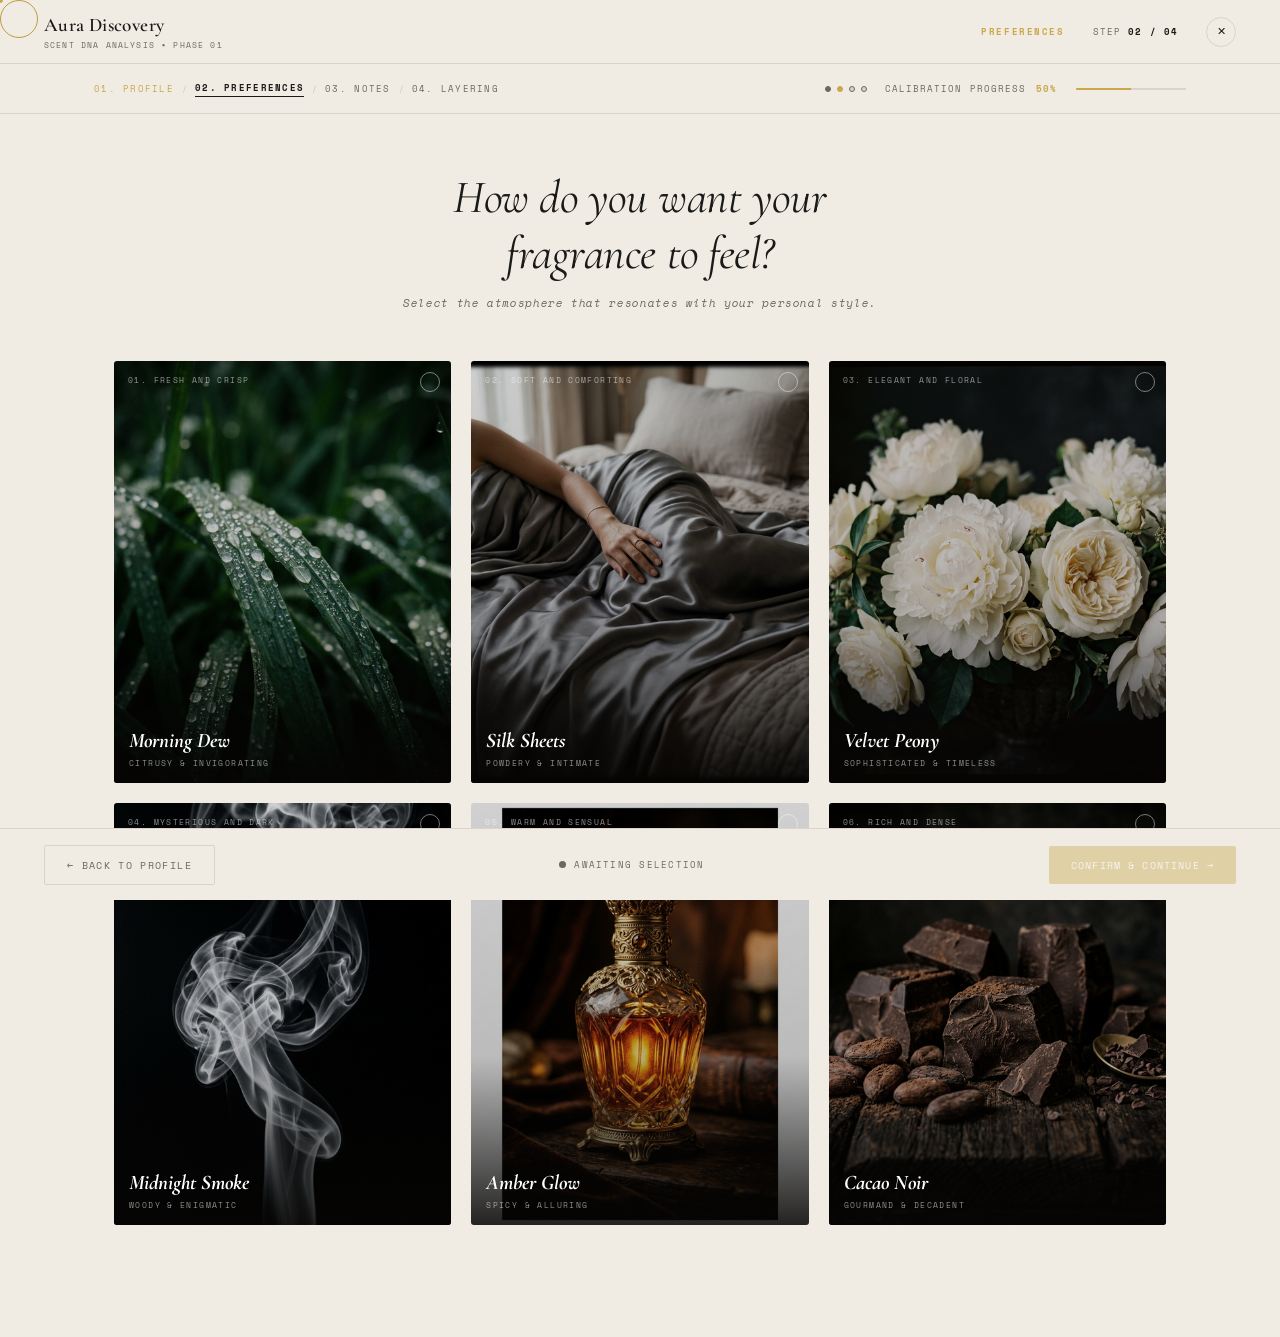
==== fragrance_feel.html @ cdfecde3 "first commit" ====
<!DOCTYPE html>
<html lang="en">
<head>
  <meta charset="UTF-8">
  <meta name="viewport" content="width=device-width, initial-scale=1.0">
  <title>Aura Concierge — Fragrance Feel</title>
  <link rel="preconnect" href="https://fonts.googleapis.com">
  <link rel="preconnect" href="https://fonts.gstatic.com" crossorigin>
  <link href="https://fonts.googleapis.com/css2?family=Cormorant+Garamond:ital,wght@0,300;0,400;0,500;1,300;1,400&family=Space+Mono:ital,wght@0,400;0,700;1,400&display=swap" rel="stylesheet">
  <link rel="stylesheet" href="shared.css">
  <style>
    /* ---- Feel-page card grid ---- */
    .card-grid { display:grid; grid-template-columns:repeat(3,1fr); gap:20px; }

    .feel-card {
      position:relative; border-radius:3px; overflow:hidden; cursor:none;
      outline:2px solid transparent; outline-offset:0;
      transition:outline-color .3s, box-shadow .3s;
    }
    .feel-card:hover { box-shadow:0 16px 48px rgba(0,0,0,.25); z-index:10; }
    .feel-card.selected { outline-color:var(--accent); outline-offset:3px; }

    .fc-img-wrap {
      position:relative; aspect-ratio:4/5; overflow:hidden;
      transition:transform .4s cubic-bezier(.25,.46,.45,.94);
    }
    .feel-card:hover .fc-img-wrap { transform:scale(1.03); }

    .fc-img { width:100%; height:100%; object-fit:cover; display:block;
      filter: brightness(.82) saturate(.88); transition:filter .4s; }
    .feel-card:hover .fc-img { filter:brightness(.65) saturate(1.1); }

    .fc-img-wrap::after {
      content:''; position:absolute; inset:0;
      background:linear-gradient(to top, rgba(6,5,4,.85) 0%, rgba(6,5,4,.10) 40%, transparent 100%);
      pointer-events:none;
    }

    .fc-code { position:absolute; top:13px; left:14px; z-index:3;
      font-size:.48rem; letter-spacing:.18em; color:rgba(255,255,255,.55); }

    .fc-footer { position:absolute; bottom:0; left:0; right:0; padding:16px 15px 14px; z-index:3; }
    .fc-name  { font-family:'Cormorant Garamond',serif; font-size:1.3rem; font-style:italic;
      color:#fff; line-height:1.1; margin-bottom:4px; }
    .fc-trait { font-size:.48rem; letter-spacing:.18em; color:rgba(255,255,255,.55); }

    .fc-select-badge {
      position:absolute; top:11px; right:11px; z-index:4;
      width:20px; height:20px; border-radius:50%;
      border:1.5px solid rgba(255,255,255,.45);
      display:grid; place-items:center;
      transition: background .25s, border-color .25s;
    }
    .feel-card.selected .fc-select-badge {
      background:var(--accent); border-color:var(--accent);
    }
    .feel-card.selected .fc-select-badge::after { content:'✓'; font-size:.6rem; color:#fff; }

    @media(max-width:860px){ .card-grid { grid-template-columns:repeat(2,1fr); } }
    @media(max-width:540px){ .card-grid { grid-template-columns:1fr; } }
  </style>
</head>
<body>

<div class="cursor-dot" id="cursor-dot"></div>
<div class="cursor-ring" id="cursor-ring"></div>

<!-- HEADER -->
<header class="shared-header">
  <div class="hdr-brand">
    <span class="hdr-brand-name">Aura Discovery</span>
    <span class="hdr-brand-sub">SCENT DNA ANALYSIS ▪ PHASE 01</span>
  </div>
  <div class="hdr-right">
    <span class="hdr-section-label">PREFERENCES</span>
    <span class="hdr-step">STEP <strong>02 / 04</strong></span>
    <button class="hdr-close" onclick="window.location.href='preferences.html'">✕</button>
  </div>
</header>

<!-- BREADCRUMB -->
<nav class="shared-breadcrumb">
  <div class="bc-inner">
    <div class="bc-steps">
      <span class="bc-step done">01. PROFILE</span>
      <span class="bc-sep">/</span>
      <span class="bc-step active">02. PREFERENCES</span>
      <span class="bc-sep">/</span>
      <span class="bc-step">03. NOTES</span>
      <span class="bc-sep">/</span>
      <span class="bc-step">04. LAYERING</span>
    </div>
    <div style="display:flex;align-items:center;gap:18px">
      <div class="substep-indicator">
        <span class="substep-dot done"></span>
        <span class="substep-dot active"></span>
        <span class="substep-dot"></span>
        <span class="substep-dot"></span>
      </div>
      <div class="bc-progress">
        CALIBRATION PROGRESS
        <span class="bc-progress-pct" id="progress-pct">50%</span>
        <div class="bc-track"><div class="bc-fill" id="progress-fill" style="width:50%"></div></div>
      </div>
    </div>
  </div>
</nav>

<!-- MAIN -->
<main class="page-main">
  <div class="page-intro">
    <h1 class="page-question">How do you want your<br>fragrance to feel?</h1>
    <p class="page-hint">Select the atmosphere that resonates with your personal style.</p>
  </div>

  <div class="card-grid" id="card-grid">

    <div class="feel-card" data-label="Morning Dew" data-mood="Fresh Morning">
      <div class="fc-img-wrap">
        <img src="assets/feel/morning_dew.png" alt="Morning Dew" class="fc-img">
      </div>
      <span class="fc-code">01. FRESH AND CRISP</span>
      <div class="fc-footer">
        <h3 class="fc-name">Morning Dew</h3>
        <p class="fc-trait">CITRUSY &amp; INVIGORATING</p>
      </div>
      <span class="fc-select-badge"></span>
    </div>

    <div class="feel-card" data-label="Silk Sheets" data-mood="Fresh Morning">
      <div class="fc-img-wrap">
        <img src="assets/feel/silk_sheets.png" alt="Silk Sheets" class="fc-img">
      </div>
      <span class="fc-code">02. SOFT AND COMFORTING</span>
      <div class="fc-footer">
        <h3 class="fc-name">Silk Sheets</h3>
        <p class="fc-trait">POWDERY &amp; INTIMATE</p>
      </div>
      <span class="fc-select-badge"></span>
    </div>

    <div class="feel-card" data-label="Velvet Peony" data-mood="Fresh Morning">
      <div class="fc-img-wrap">
        <img src="assets/feel/velvet_peony.png" alt="Velvet Peony" class="fc-img">
      </div>
      <span class="fc-code">03. ELEGANT AND FLORAL</span>
      <div class="fc-footer">
        <h3 class="fc-name">Velvet Peony</h3>
        <p class="fc-trait">SOPHISTICATED &amp; TIMELESS</p>
      </div>
      <span class="fc-select-badge"></span>
    </div>

    <div class="feel-card" data-label="Midnight Smoke" data-mood="Luxury Lounge">
      <div class="fc-img-wrap">
        <img src="assets/feel/midnight_smoke.png" alt="Midnight Smoke" class="fc-img">
      </div>
      <span class="fc-code">04. MYSTERIOUS AND DARK</span>
      <div class="fc-footer">
        <h3 class="fc-name">Midnight Smoke</h3>
        <p class="fc-trait">WOODY &amp; ENIGMATIC</p>
      </div>
      <span class="fc-select-badge"></span>
    </div>

    <div class="feel-card" data-label="Amber Glow" data-mood="Candlelit Dinner">
      <div class="fc-img-wrap">
        <img src="assets/feel/amber_glow.png" alt="Amber Glow" class="fc-img">
      </div>
      <span class="fc-code">05. WARM AND SENSUAL</span>
      <div class="fc-footer">
        <h3 class="fc-name">Amber Glow</h3>
        <p class="fc-trait">SPICY &amp; ALLURING</p>
      </div>
      <span class="fc-select-badge"></span>
    </div>

    <div class="feel-card" data-label="Cacao Noir" data-mood="Candlelit Dinner">
      <div class="fc-img-wrap">
        <img src="assets/feel/cacao_noir.png" alt="Cacao Noir" class="fc-img">
      </div>
      <span class="fc-code">06. RICH AND DENSE</span>
      <div class="fc-footer">
        <h3 class="fc-name">Cacao Noir</h3>
        <p class="fc-trait">GOURMAND &amp; DECADENT</p>
      </div>
      <span class="fc-select-badge"></span>
    </div>

  </div>
</main>

<!-- FOOTER -->
<footer class="shared-footer">
  <button class="footer-btn footer-btn--ghost" onclick="window.location.href='preferences.html'">
    ← BACK TO PROFILE
  </button>
  <div class="footer-status">
    <span class="status-dot" id="status-dot"></span>
    <span id="status-text">AWAITING SELECTION</span>
  </div>
  <button class="footer-btn footer-btn--primary" id="continue-btn" onclick="goNext()">
    CONFIRM &amp; CONTINUE →
  </button>
</footer>

<script>
  // Cursor
  const dot=document.getElementById('cursor-dot'), ring=document.getElementById('cursor-ring');
  let mx=0,my=0,rx=0,ry=0;
  document.addEventListener('mousemove',e=>{mx=e.clientX;my=e.clientY;dot.style.transform=`translate(${mx}px,${my}px)`;});
  (function anim(){rx+=(mx-rx)*.1;ry+=(my-ry)*.1;ring.style.transform=`translate(${rx}px,${ry}px)`;requestAnimationFrame(anim);})();

  // Card hover scale cursor
  let selected=null;
  document.querySelectorAll('.feel-card').forEach(c=>{
    c.addEventListener('mouseenter',()=>{ring.style.width='56px';ring.style.height='56px';});
    c.addEventListener('mouseleave',()=>{ring.style.width='38px';ring.style.height='38px';});
    c.addEventListener('click',()=>{
      if(selected&&selected!==c) selected.classList.remove('selected');
      c.classList.toggle('selected');
      selected=c.classList.contains('selected')?c:null;
      const btn=document.getElementById('continue-btn');
      const dot2=document.getElementById('status-dot');
      const txt=document.getElementById('status-text');
      if(selected){ btn.classList.add('ready'); dot2.classList.add('active'); txt.textContent='PREFERENCE CHOICE READY'; }
      else { btn.classList.remove('ready'); dot2.classList.remove('active'); txt.textContent='AWAITING SELECTION'; }
    });
  });

  function goNext(){
    if(!selected) return;
    sessionStorage.setItem('fragFeel', selected.dataset.label);
    window.location.href='scent_family.html';
  }

  // Entrance
  document.querySelectorAll('.feel-card').forEach((c,i)=>{
    c.style.animation=`fadeUp .5s ease ${120+i*70}ms both`;
  });
</script>
</body>
</html>
---- shared.css ----
/* ============================================
   AURA CONCIERGE — Shared Layout (header + breadcrumb + footer)
   shared.css — import this in every preference page
   ============================================ */

*, *::before, *::after { box-sizing: border-box; margin: 0; padding: 0; }

:root {
  --bg:        #f0ece4;
  --text:      #1a1a18;
  --muted:     #6b6860;
  --accent:    #c9a84c;
  --border:    rgba(0,0,0,0.10);
  --header-h:  64px;
  --bc-h:      50px;
  --footer-h:  72px;
}

html, body {
  min-height: 100%;
  background: var(--bg);
  color: var(--text);
  font-family: 'Space Mono', monospace;
  cursor: none;
  overflow-x: hidden;
}

/* ---- CURSOR ---- */
.cursor-dot, .cursor-ring {
  position: fixed; top: 0; left: 0;
  pointer-events: none; z-index: 9999;
  border-radius: 50%;
  transition: width .2s ease, height .2s ease;
}
.cursor-dot  { width:6px; height:6px; background:var(--accent); transform:translate(-50%,-50%); }
.cursor-ring { width:38px; height:38px; border:1.5px solid var(--accent); transform:translate(-50%,-50%); mix-blend-mode:multiply; }

/* ---- HEADER ---- */
.shared-header {
  height: var(--header-h);
  display: flex; align-items: center; justify-content: space-between;
  padding: 0 44px;
  border-bottom: 1px solid var(--border);
  background: var(--bg);
  position: sticky; top: 0; z-index: 200;
}
.hdr-brand { display:flex; flex-direction:column; gap:2px; }
.hdr-brand-name {
  font-family: 'Cormorant Garamond', serif;
  font-size: 1.2rem; font-weight: 600; letter-spacing:.02em;
}
.hdr-brand-sub { font-size:.52rem; letter-spacing:.14em; color:var(--muted); }
.hdr-right { display:flex; align-items:center; gap:28px; }
.hdr-section-label {
  font-size:.55rem; letter-spacing:.18em; color:var(--accent); font-weight:700;
}
.hdr-step {
  font-size:.58rem; letter-spacing:.12em; color:var(--muted);
}
.hdr-step strong { color:var(--text); }
.hdr-close {
  width:30px; height:30px;
  border:1px solid var(--border); background:transparent;
  color:var(--text); border-radius:50%;
  font-size:.7rem; cursor:none;
  display:grid; place-items:center;
  transition: background .2s, color .2s;
}
.hdr-close:hover { background:var(--text); color:var(--bg); }

/* ---- BREADCRUMB ---- */
.shared-breadcrumb {
  height: var(--bc-h);
  border-bottom: 1px solid var(--border);
  background: var(--bg);
  position: sticky; top: var(--header-h); z-index: 190;
}
.bc-inner {
  max-width: 1180px; margin: 0 auto; height: 100%;
  padding: 0 44px;
  display: flex; align-items: center; justify-content: space-between;
}
.bc-steps { display:flex; align-items:center; gap:8px; }
.bc-step  { font-size:.57rem; letter-spacing:.14em; color:var(--muted); transition:color .3s; }
.bc-step.done   { color: var(--accent); }
.bc-step.active { color: var(--text); font-weight:700; border-bottom:1.5px solid var(--text); padding-bottom:2px; }
.bc-sep  { font-size:.52rem; color:rgba(0,0,0,.18); }
.bc-progress { display:flex; align-items:center; gap:10px; font-size:.55rem; letter-spacing:.12em; color:var(--muted); }
.bc-progress-pct { color:var(--accent); font-weight:700; min-width:30px; }
.bc-track { width:110px; height:2px; background:var(--border); border-radius:1px; overflow:hidden; }
.bc-fill  { height:100%; background:var(--accent); width:0%; transition:width .5s cubic-bezier(.25,.46,.45,.94); }

/* ---- SUB-STEP MINI INDICATOR (inside PREFERENCES) ---- */
.substep-indicator {
  display: flex; gap: 6px; align-items: center;
}
.substep-dot {
  width:6px; height:6px; border-radius:50%;
  background: var(--border);
  border: 1px solid var(--muted);
  transition: background .3s;
}
.substep-dot.active { background: var(--accent); border-color: var(--accent); }
.substep-dot.done   { background: var(--muted);  border-color: var(--muted); }

/* ---- SHARED FOOTER ---- */
.shared-footer {
  position: fixed; bottom:0; left:0; right:0;
  height: var(--footer-h);
  background: var(--bg);
  border-top: 1px solid var(--border);
  display: flex; align-items:center; justify-content:space-between;
  padding: 0 44px; z-index: 200;
}
.footer-btn {
  font-family: 'Space Mono', monospace;
  font-size: .6rem; letter-spacing:.14em;
  padding: 12px 22px; border-radius:2px;
  cursor: none; border: none;
  transition: all .22s ease;
}
.footer-btn--ghost {
  background: transparent; color:var(--muted);
  border: 1px solid var(--border);
}
.footer-btn--ghost:hover { color:var(--text); border-color:var(--text); }
.footer-btn--primary {
  background: var(--accent); color:#fff;
  opacity: .4; pointer-events:none; letter-spacing:.12em;
}
.footer-btn--primary.ready { opacity:1; pointer-events:auto; }
.footer-btn--primary.ready:hover { background:#a8872a; transform:translateX(2px); }
.footer-status { display:flex; align-items:center; gap:8px; font-size:.55rem; letter-spacing:.14em; color:var(--muted); }
.status-dot { width:7px; height:7px; border-radius:50%; background:var(--muted); transition:background .4s; }
.status-dot.active { background:var(--accent); box-shadow:0 0 8px var(--accent); animation:blink 1.8s infinite; }

@keyframes blink { 0%,100%{opacity:1} 50%{opacity:.45} }

/* ---- PAGE MAIN WRAPPER ---- */
.page-main {
  max-width: 1140px;
  margin: 0 auto;
  padding: 56px 44px calc(var(--footer-h) + 40px);
}
.page-intro { text-align:center; margin-bottom:50px; }
.page-question {
  font-family:'Cormorant Garamond',serif;
  font-size: clamp(2rem,4vw,2.9rem);
  font-weight: 400; line-height:1.2;
  font-style: italic; letter-spacing:-.01em;
  margin-bottom: 14px;
}
.page-hint {
  font-family:'Space Mono',monospace; font-style:italic;
  font-size:.67rem; letter-spacing:.06em; color:var(--muted);
}

/* ---- SHARED CURSOR JS (inline) ---- */
/* See cursor-init() in each page's script */

/* ---- FADE-IN CARD ANIMATION ---- */
@keyframes fadeUp {
  from { opacity:0; transform:translateY(24px); }
  to   { opacity:1; transform:translateY(0); }
}
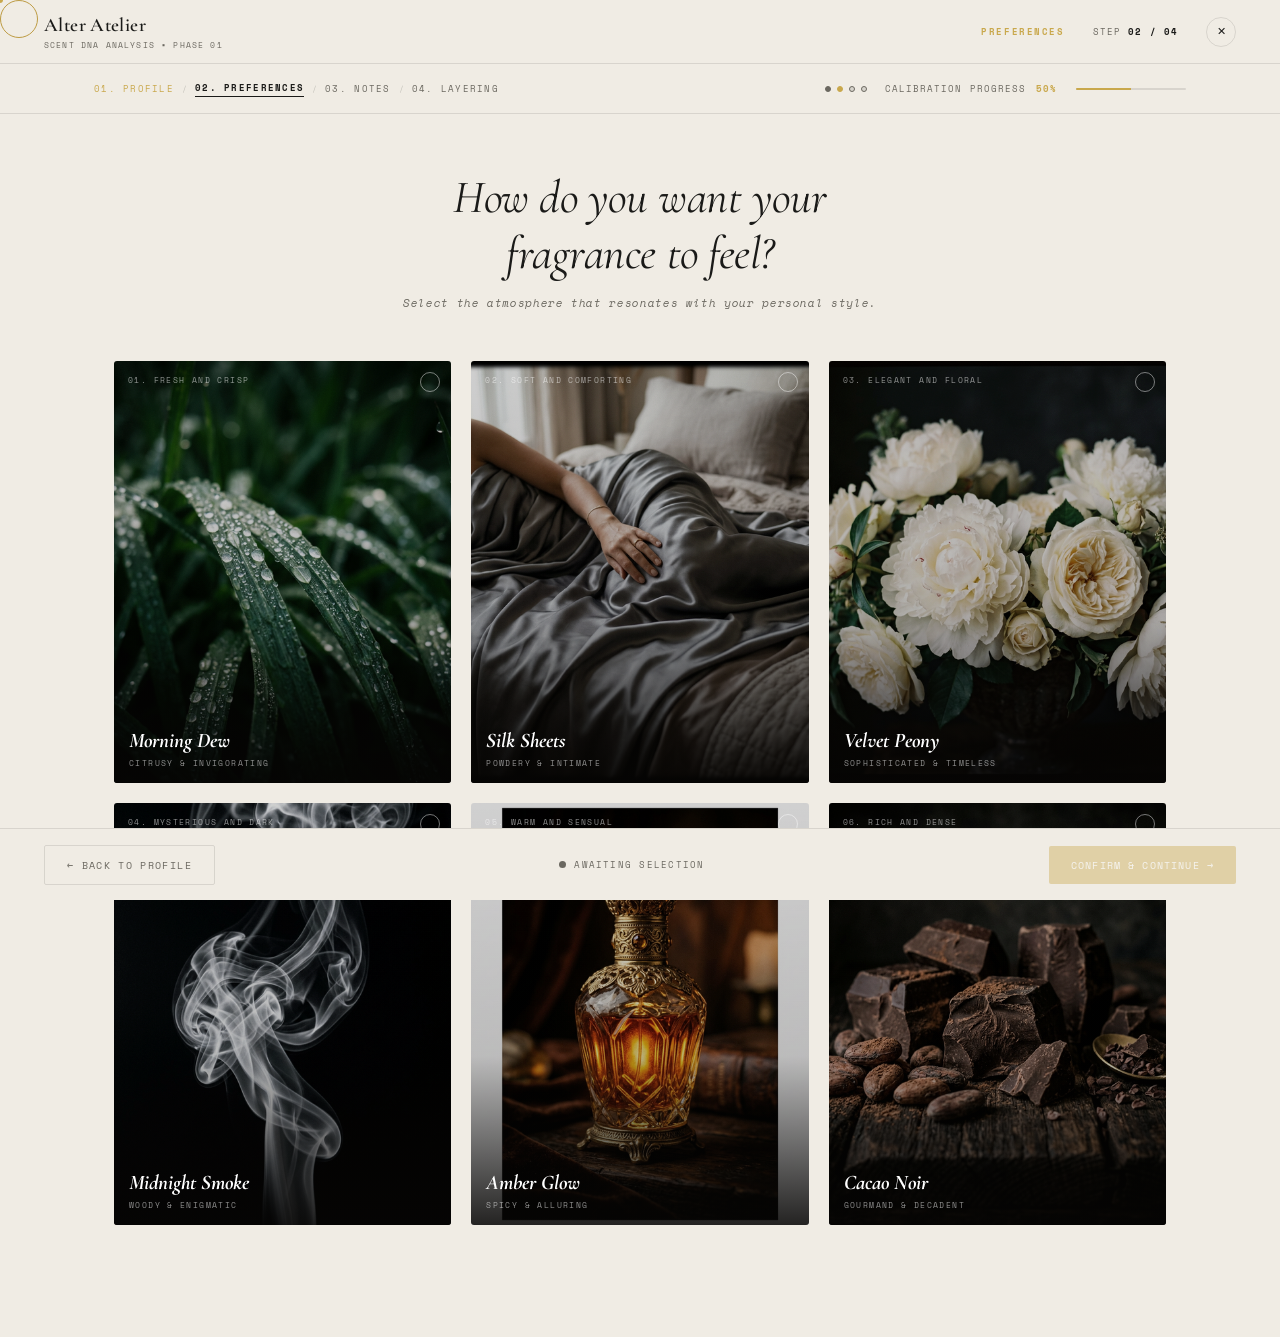
==== commit fafa90b0: "update" ====
--- a/fragrance_feel.html
+++ b/fragrance_feel.html
@@ -3,7 +3,7 @@
 <head>
   <meta charset="UTF-8">
   <meta name="viewport" content="width=device-width, initial-scale=1.0">
-  <title>Aura Concierge — Fragrance Feel</title>
+  <title>Alter Atelier — Fragrance Feel</title>
   <link rel="preconnect" href="https://fonts.googleapis.com">
   <link rel="preconnect" href="https://fonts.gstatic.com" crossorigin>
   <link href="https://fonts.googleapis.com/css2?family=Cormorant+Garamond:ital,wght@0,300;0,400;0,500;1,300;1,400&family=Space+Mono:ital,wght@0,400;0,700;1,400&display=swap" rel="stylesheet">
@@ -68,7 +68,7 @@
 <!-- HEADER -->
 <header class="shared-header">
   <div class="hdr-brand">
-    <span class="hdr-brand-name">Aura Discovery</span>
+    <span class="hdr-brand-name">Alter Atelier</span>
     <span class="hdr-brand-sub">SCENT DNA ANALYSIS ▪ PHASE 01</span>
   </div>
   <div class="hdr-right">
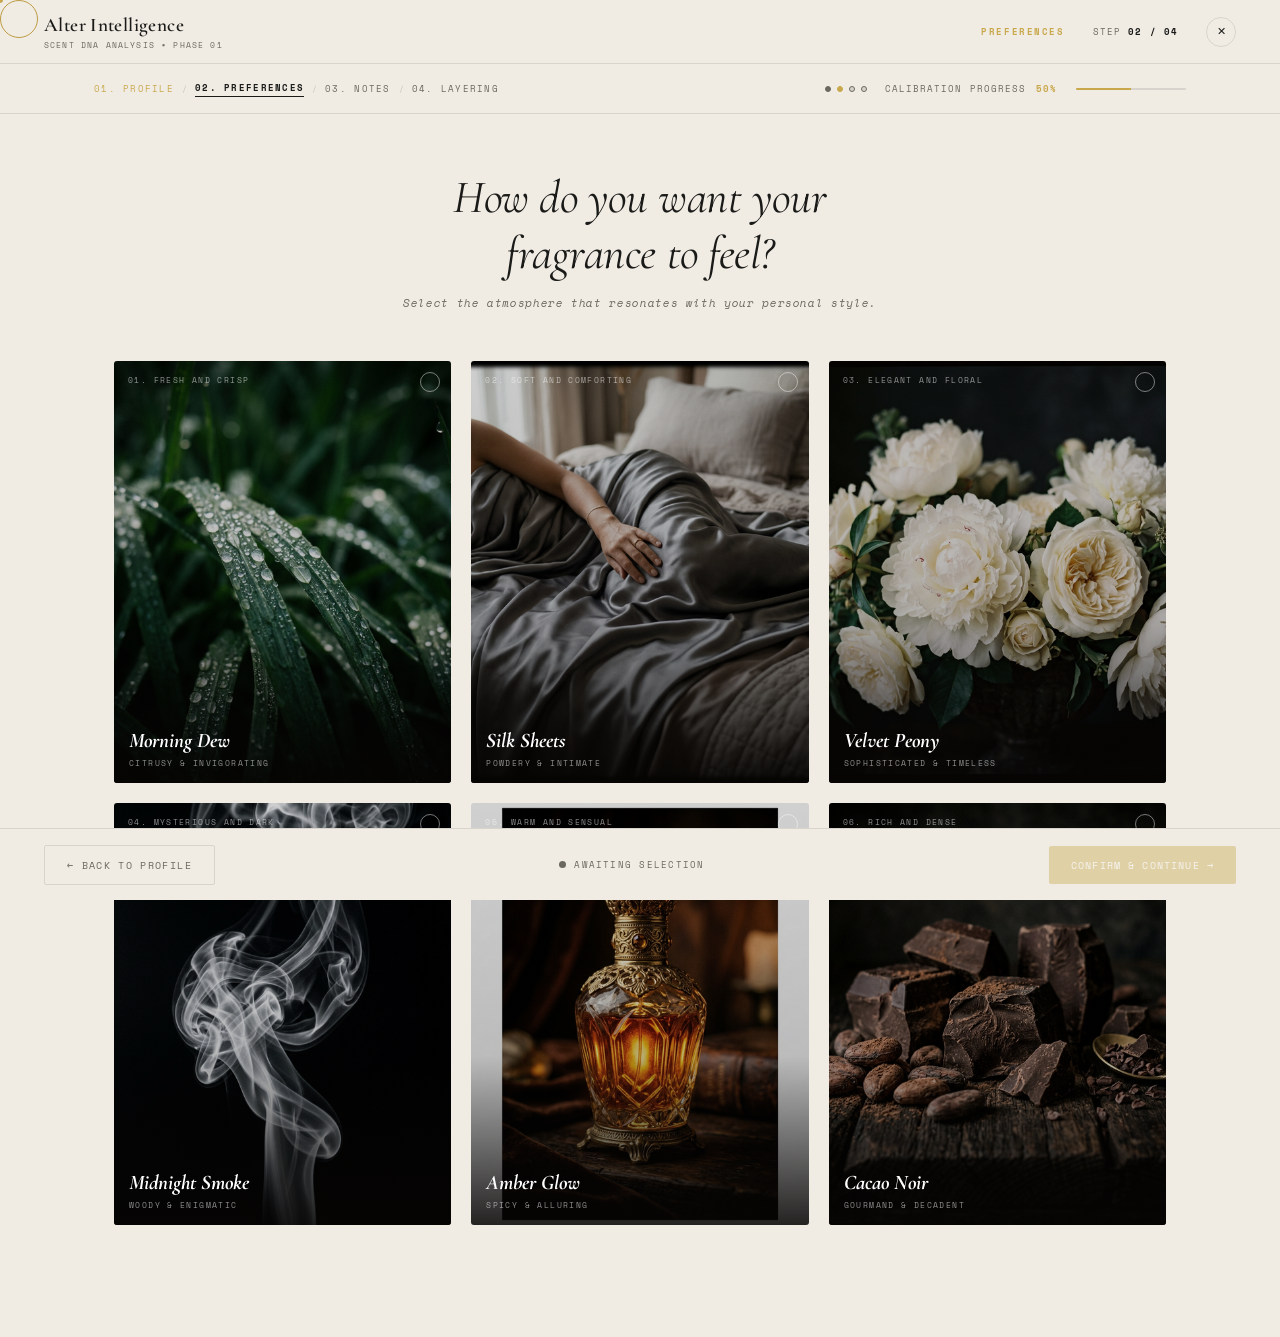
==== commit b4935c01: "landing page fix" ====
--- a/fragrance_feel.html
+++ b/fragrance_feel.html
@@ -3,7 +3,7 @@
 <head>
   <meta charset="UTF-8">
   <meta name="viewport" content="width=device-width, initial-scale=1.0">
-  <title>Alter Atelier — Fragrance Feel</title>
+  <title>Alter Intelligence — Fragrance Feel</title>
   <link rel="preconnect" href="https://fonts.googleapis.com">
   <link rel="preconnect" href="https://fonts.gstatic.com" crossorigin>
   <link href="https://fonts.googleapis.com/css2?family=Cormorant+Garamond:ital,wght@0,300;0,400;0,500;1,300;1,400&family=Space+Mono:ital,wght@0,400;0,700;1,400&display=swap" rel="stylesheet">
@@ -68,7 +68,7 @@
 <!-- HEADER -->
 <header class="shared-header">
   <div class="hdr-brand">
-    <span class="hdr-brand-name">Alter Atelier</span>
+    <span class="hdr-brand-name">Alter Intelligence</span>
     <span class="hdr-brand-sub">SCENT DNA ANALYSIS ▪ PHASE 01</span>
   </div>
   <div class="hdr-right">
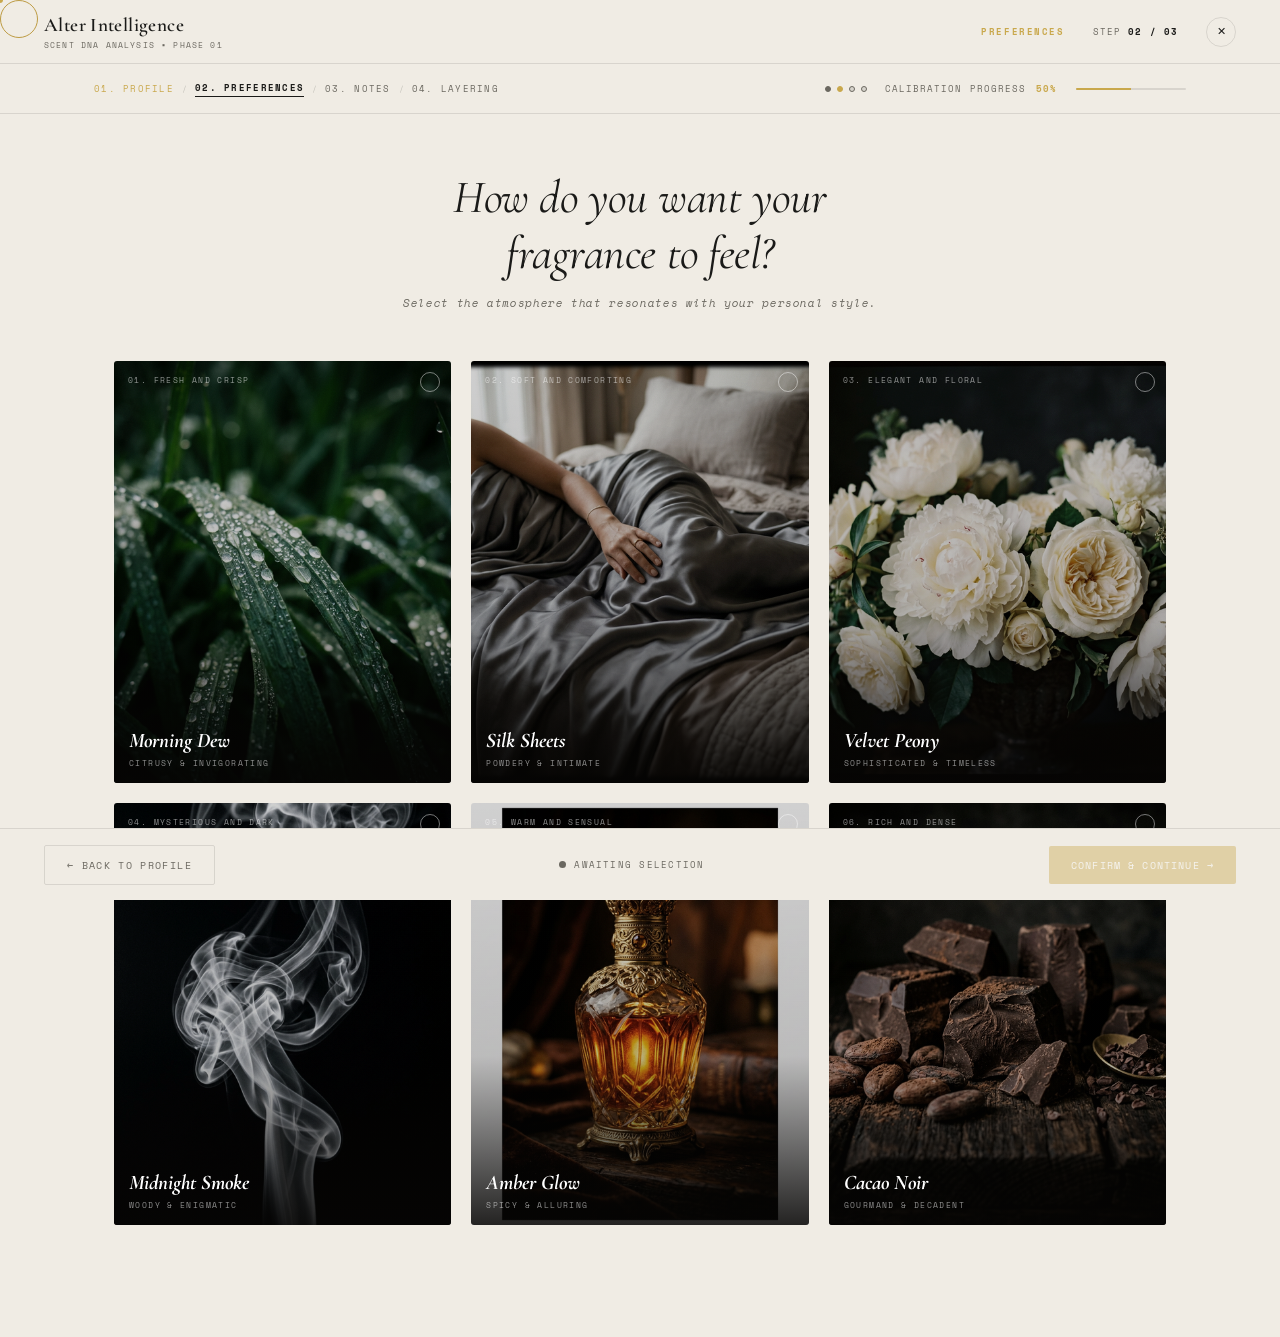
==== commit a29adce1: "numbering fix" ====
--- a/fragrance_feel.html
+++ b/fragrance_feel.html
@@ -1,243 +1,330 @@
 <!DOCTYPE html>
 <html lang="en">
+
 <head>
   <meta charset="UTF-8">
   <meta name="viewport" content="width=device-width, initial-scale=1.0">
   <title>Alter Intelligence — Fragrance Feel</title>
   <link rel="preconnect" href="https://fonts.googleapis.com">
   <link rel="preconnect" href="https://fonts.gstatic.com" crossorigin>
-  <link href="https://fonts.googleapis.com/css2?family=Cormorant+Garamond:ital,wght@0,300;0,400;0,500;1,300;1,400&family=Space+Mono:ital,wght@0,400;0,700;1,400&display=swap" rel="stylesheet">
+  <link
+    href="https://fonts.googleapis.com/css2?family=Cormorant+Garamond:ital,wght@0,300;0,400;0,500;1,300;1,400&family=Space+Mono:ital,wght@0,400;0,700;1,400&display=swap"
+    rel="stylesheet">
   <link rel="stylesheet" href="shared.css">
   <style>
     /* ---- Feel-page card grid ---- */
-    .card-grid { display:grid; grid-template-columns:repeat(3,1fr); gap:20px; }
+    .card-grid {
+      display: grid;
+      grid-template-columns: repeat(3, 1fr);
+      gap: 20px;
+    }
 
     .feel-card {
-      position:relative; border-radius:3px; overflow:hidden; cursor:none;
-      outline:2px solid transparent; outline-offset:0;
-      transition:outline-color .3s, box-shadow .3s;
-    }
-    .feel-card:hover { box-shadow:0 16px 48px rgba(0,0,0,.25); z-index:10; }
-    .feel-card.selected { outline-color:var(--accent); outline-offset:3px; }
+      position: relative;
+      border-radius: 3px;
+      overflow: hidden;
+      cursor: none;
+      outline: 2px solid transparent;
+      outline-offset: 0;
+      transition: outline-color .3s, box-shadow .3s;
+    }
+
+    .feel-card:hover {
+      box-shadow: 0 16px 48px rgba(0, 0, 0, .25);
+      z-index: 10;
+    }
+
+    .feel-card.selected {
+      outline-color: var(--accent);
+      outline-offset: 3px;
+    }
 
     .fc-img-wrap {
-      position:relative; aspect-ratio:4/5; overflow:hidden;
-      transition:transform .4s cubic-bezier(.25,.46,.45,.94);
-    }
-    .feel-card:hover .fc-img-wrap { transform:scale(1.03); }
-
-    .fc-img { width:100%; height:100%; object-fit:cover; display:block;
-      filter: brightness(.82) saturate(.88); transition:filter .4s; }
-    .feel-card:hover .fc-img { filter:brightness(.65) saturate(1.1); }
+      position: relative;
+      aspect-ratio: 4/5;
+      overflow: hidden;
+      transition: transform .4s cubic-bezier(.25, .46, .45, .94);
+    }
+
+    .feel-card:hover .fc-img-wrap {
+      transform: scale(1.03);
+    }
+
+    .fc-img {
+      width: 100%;
+      height: 100%;
+      object-fit: cover;
+      display: block;
+      filter: brightness(.82) saturate(.88);
+      transition: filter .4s;
+    }
+
+    .feel-card:hover .fc-img {
+      filter: brightness(.65) saturate(1.1);
+    }
 
     .fc-img-wrap::after {
-      content:''; position:absolute; inset:0;
-      background:linear-gradient(to top, rgba(6,5,4,.85) 0%, rgba(6,5,4,.10) 40%, transparent 100%);
-      pointer-events:none;
-    }
-
-    .fc-code { position:absolute; top:13px; left:14px; z-index:3;
-      font-size:.48rem; letter-spacing:.18em; color:rgba(255,255,255,.55); }
-
-    .fc-footer { position:absolute; bottom:0; left:0; right:0; padding:16px 15px 14px; z-index:3; }
-    .fc-name  { font-family:'Cormorant Garamond',serif; font-size:1.3rem; font-style:italic;
-      color:#fff; line-height:1.1; margin-bottom:4px; }
-    .fc-trait { font-size:.48rem; letter-spacing:.18em; color:rgba(255,255,255,.55); }
+      content: '';
+      position: absolute;
+      inset: 0;
+      background: linear-gradient(to top, rgba(6, 5, 4, .85) 0%, rgba(6, 5, 4, .10) 40%, transparent 100%);
+      pointer-events: none;
+    }
+
+    .fc-code {
+      position: absolute;
+      top: 13px;
+      left: 14px;
+      z-index: 3;
+      font-size: .48rem;
+      letter-spacing: .18em;
+      color: rgba(255, 255, 255, .55);
+    }
+
+    .fc-footer {
+      position: absolute;
+      bottom: 0;
+      left: 0;
+      right: 0;
+      padding: 16px 15px 14px;
+      z-index: 3;
+    }
+
+    .fc-name {
+      font-family: 'Cormorant Garamond', serif;
+      font-size: 1.3rem;
+      font-style: italic;
+      color: #fff;
+      line-height: 1.1;
+      margin-bottom: 4px;
+    }
+
+    .fc-trait {
+      font-size: .48rem;
+      letter-spacing: .18em;
+      color: rgba(255, 255, 255, .55);
+    }
 
     .fc-select-badge {
-      position:absolute; top:11px; right:11px; z-index:4;
-      width:20px; height:20px; border-radius:50%;
-      border:1.5px solid rgba(255,255,255,.45);
-      display:grid; place-items:center;
+      position: absolute;
+      top: 11px;
+      right: 11px;
+      z-index: 4;
+      width: 20px;
+      height: 20px;
+      border-radius: 50%;
+      border: 1.5px solid rgba(255, 255, 255, .45);
+      display: grid;
+      place-items: center;
       transition: background .25s, border-color .25s;
     }
+
     .feel-card.selected .fc-select-badge {
-      background:var(--accent); border-color:var(--accent);
-    }
-    .feel-card.selected .fc-select-badge::after { content:'✓'; font-size:.6rem; color:#fff; }
-
-    @media(max-width:860px){ .card-grid { grid-template-columns:repeat(2,1fr); } }
-    @media(max-width:540px){ .card-grid { grid-template-columns:1fr; } }
+      background: var(--accent);
+      border-color: var(--accent);
+    }
+
+    .feel-card.selected .fc-select-badge::after {
+      content: '✓';
+      font-size: .6rem;
+      color: #fff;
+    }
+
+    @media(max-width:860px) {
+      .card-grid {
+        grid-template-columns: repeat(2, 1fr);
+      }
+    }
+
+    @media(max-width:540px) {
+      .card-grid {
+        grid-template-columns: 1fr;
+      }
+    }
   </style>
 </head>
+
 <body>
 
-<div class="cursor-dot" id="cursor-dot"></div>
-<div class="cursor-ring" id="cursor-ring"></div>
-
-<!-- HEADER -->
-<header class="shared-header">
-  <div class="hdr-brand">
-    <span class="hdr-brand-name">Alter Intelligence</span>
-    <span class="hdr-brand-sub">SCENT DNA ANALYSIS ▪ PHASE 01</span>
-  </div>
-  <div class="hdr-right">
-    <span class="hdr-section-label">PREFERENCES</span>
-    <span class="hdr-step">STEP <strong>02 / 04</strong></span>
-    <button class="hdr-close" onclick="window.location.href='preferences.html'">✕</button>
-  </div>
-</header>
-
-<!-- BREADCRUMB -->
-<nav class="shared-breadcrumb">
-  <div class="bc-inner">
-    <div class="bc-steps">
-      <span class="bc-step done">01. PROFILE</span>
-      <span class="bc-sep">/</span>
-      <span class="bc-step active">02. PREFERENCES</span>
-      <span class="bc-sep">/</span>
-      <span class="bc-step">03. NOTES</span>
-      <span class="bc-sep">/</span>
-      <span class="bc-step">04. LAYERING</span>
-    </div>
-    <div style="display:flex;align-items:center;gap:18px">
-      <div class="substep-indicator">
-        <span class="substep-dot done"></span>
-        <span class="substep-dot active"></span>
-        <span class="substep-dot"></span>
-        <span class="substep-dot"></span>
-      </div>
-      <div class="bc-progress">
-        CALIBRATION PROGRESS
-        <span class="bc-progress-pct" id="progress-pct">50%</span>
-        <div class="bc-track"><div class="bc-fill" id="progress-fill" style="width:50%"></div></div>
-      </div>
-    </div>
-  </div>
-</nav>
-
-<!-- MAIN -->
-<main class="page-main">
-  <div class="page-intro">
-    <h1 class="page-question">How do you want your<br>fragrance to feel?</h1>
-    <p class="page-hint">Select the atmosphere that resonates with your personal style.</p>
-  </div>
-
-  <div class="card-grid" id="card-grid">
-
-    <div class="feel-card" data-label="Morning Dew" data-mood="Fresh Morning">
-      <div class="fc-img-wrap">
-        <img src="assets/feel/morning_dew.png" alt="Morning Dew" class="fc-img">
-      </div>
-      <span class="fc-code">01. FRESH AND CRISP</span>
-      <div class="fc-footer">
-        <h3 class="fc-name">Morning Dew</h3>
-        <p class="fc-trait">CITRUSY &amp; INVIGORATING</p>
-      </div>
-      <span class="fc-select-badge"></span>
-    </div>
-
-    <div class="feel-card" data-label="Silk Sheets" data-mood="Fresh Morning">
-      <div class="fc-img-wrap">
-        <img src="assets/feel/silk_sheets.png" alt="Silk Sheets" class="fc-img">
-      </div>
-      <span class="fc-code">02. SOFT AND COMFORTING</span>
-      <div class="fc-footer">
-        <h3 class="fc-name">Silk Sheets</h3>
-        <p class="fc-trait">POWDERY &amp; INTIMATE</p>
-      </div>
-      <span class="fc-select-badge"></span>
-    </div>
-
-    <div class="feel-card" data-label="Velvet Peony" data-mood="Fresh Morning">
-      <div class="fc-img-wrap">
-        <img src="assets/feel/velvet_peony.png" alt="Velvet Peony" class="fc-img">
-      </div>
-      <span class="fc-code">03. ELEGANT AND FLORAL</span>
-      <div class="fc-footer">
-        <h3 class="fc-name">Velvet Peony</h3>
-        <p class="fc-trait">SOPHISTICATED &amp; TIMELESS</p>
-      </div>
-      <span class="fc-select-badge"></span>
-    </div>
-
-    <div class="feel-card" data-label="Midnight Smoke" data-mood="Luxury Lounge">
-      <div class="fc-img-wrap">
-        <img src="assets/feel/midnight_smoke.png" alt="Midnight Smoke" class="fc-img">
-      </div>
-      <span class="fc-code">04. MYSTERIOUS AND DARK</span>
-      <div class="fc-footer">
-        <h3 class="fc-name">Midnight Smoke</h3>
-        <p class="fc-trait">WOODY &amp; ENIGMATIC</p>
-      </div>
-      <span class="fc-select-badge"></span>
-    </div>
-
-    <div class="feel-card" data-label="Amber Glow" data-mood="Candlelit Dinner">
-      <div class="fc-img-wrap">
-        <img src="assets/feel/amber_glow.png" alt="Amber Glow" class="fc-img">
-      </div>
-      <span class="fc-code">05. WARM AND SENSUAL</span>
-      <div class="fc-footer">
-        <h3 class="fc-name">Amber Glow</h3>
-        <p class="fc-trait">SPICY &amp; ALLURING</p>
-      </div>
-      <span class="fc-select-badge"></span>
-    </div>
-
-    <div class="feel-card" data-label="Cacao Noir" data-mood="Candlelit Dinner">
-      <div class="fc-img-wrap">
-        <img src="assets/feel/cacao_noir.png" alt="Cacao Noir" class="fc-img">
-      </div>
-      <span class="fc-code">06. RICH AND DENSE</span>
-      <div class="fc-footer">
-        <h3 class="fc-name">Cacao Noir</h3>
-        <p class="fc-trait">GOURMAND &amp; DECADENT</p>
-      </div>
-      <span class="fc-select-badge"></span>
-    </div>
-
-  </div>
-</main>
-
-<!-- FOOTER -->
-<footer class="shared-footer">
-  <button class="footer-btn footer-btn--ghost" onclick="window.location.href='preferences.html'">
-    ← BACK TO PROFILE
-  </button>
-  <div class="footer-status">
-    <span class="status-dot" id="status-dot"></span>
-    <span id="status-text">AWAITING SELECTION</span>
-  </div>
-  <button class="footer-btn footer-btn--primary" id="continue-btn" onclick="goNext()">
-    CONFIRM &amp; CONTINUE →
-  </button>
-</footer>
-
-<script>
-  // Cursor
-  const dot=document.getElementById('cursor-dot'), ring=document.getElementById('cursor-ring');
-  let mx=0,my=0,rx=0,ry=0;
-  document.addEventListener('mousemove',e=>{mx=e.clientX;my=e.clientY;dot.style.transform=`translate(${mx}px,${my}px)`;});
-  (function anim(){rx+=(mx-rx)*.1;ry+=(my-ry)*.1;ring.style.transform=`translate(${rx}px,${ry}px)`;requestAnimationFrame(anim);})();
-
-  // Card hover scale cursor
-  let selected=null;
-  document.querySelectorAll('.feel-card').forEach(c=>{
-    c.addEventListener('mouseenter',()=>{ring.style.width='56px';ring.style.height='56px';});
-    c.addEventListener('mouseleave',()=>{ring.style.width='38px';ring.style.height='38px';});
-    c.addEventListener('click',()=>{
-      if(selected&&selected!==c) selected.classList.remove('selected');
-      c.classList.toggle('selected');
-      selected=c.classList.contains('selected')?c:null;
-      const btn=document.getElementById('continue-btn');
-      const dot2=document.getElementById('status-dot');
-      const txt=document.getElementById('status-text');
-      if(selected){ btn.classList.add('ready'); dot2.classList.add('active'); txt.textContent='PREFERENCE CHOICE READY'; }
-      else { btn.classList.remove('ready'); dot2.classList.remove('active'); txt.textContent='AWAITING SELECTION'; }
+  <div class="cursor-dot" id="cursor-dot"></div>
+  <div class="cursor-ring" id="cursor-ring"></div>
+
+  <!-- HEADER -->
+  <header class="shared-header">
+    <div class="hdr-brand">
+      <span class="hdr-brand-name">Alter Intelligence</span>
+      <span class="hdr-brand-sub">SCENT DNA ANALYSIS ▪ PHASE 01</span>
+    </div>
+    <div class="hdr-right">
+      <span class="hdr-section-label">PREFERENCES</span>
+      <span class="hdr-step">STEP <strong>02 / 03</strong></span>
+      <button class="hdr-close" onclick="window.location.href='preferences.html'">✕</button>
+    </div>
+  </header>
+
+  <!-- BREADCRUMB -->
+  <nav class="shared-breadcrumb">
+    <div class="bc-inner">
+      <div class="bc-steps">
+        <span class="bc-step done">01. PROFILE</span>
+        <span class="bc-sep">/</span>
+        <span class="bc-step active">02. PREFERENCES</span>
+        <span class="bc-sep">/</span>
+        <span class="bc-step">03. NOTES</span>
+        <span class="bc-sep">/</span>
+        <span class="bc-step">04. LAYERING</span>
+      </div>
+      <div style="display:flex;align-items:center;gap:18px">
+        <div class="substep-indicator">
+          <span class="substep-dot done"></span>
+          <span class="substep-dot active"></span>
+          <span class="substep-dot"></span>
+          <span class="substep-dot"></span>
+        </div>
+        <div class="bc-progress">
+          CALIBRATION PROGRESS
+          <span class="bc-progress-pct" id="progress-pct">50%</span>
+          <div class="bc-track">
+            <div class="bc-fill" id="progress-fill" style="width:50%"></div>
+          </div>
+        </div>
+      </div>
+    </div>
+  </nav>
+
+  <!-- MAIN -->
+  <main class="page-main">
+    <div class="page-intro">
+      <h1 class="page-question">How do you want your<br>fragrance to feel?</h1>
+      <p class="page-hint">Select the atmosphere that resonates with your personal style.</p>
+    </div>
+
+    <div class="card-grid" id="card-grid">
+
+      <div class="feel-card" data-label="Morning Dew" data-mood="Fresh Morning">
+        <div class="fc-img-wrap">
+          <img src="assets/feel/morning_dew.png" alt="Morning Dew" class="fc-img">
+        </div>
+        <span class="fc-code">01. FRESH AND CRISP</span>
+        <div class="fc-footer">
+          <h3 class="fc-name">Morning Dew</h3>
+          <p class="fc-trait">CITRUSY &amp; INVIGORATING</p>
+        </div>
+        <span class="fc-select-badge"></span>
+      </div>
+
+      <div class="feel-card" data-label="Silk Sheets" data-mood="Fresh Morning">
+        <div class="fc-img-wrap">
+          <img src="assets/feel/silk_sheets.png" alt="Silk Sheets" class="fc-img">
+        </div>
+        <span class="fc-code">02. SOFT AND COMFORTING</span>
+        <div class="fc-footer">
+          <h3 class="fc-name">Silk Sheets</h3>
+          <p class="fc-trait">POWDERY &amp; INTIMATE</p>
+        </div>
+        <span class="fc-select-badge"></span>
+      </div>
+
+      <div class="feel-card" data-label="Velvet Peony" data-mood="Fresh Morning">
+        <div class="fc-img-wrap">
+          <img src="assets/feel/velvet_peony.png" alt="Velvet Peony" class="fc-img">
+        </div>
+        <span class="fc-code">03. ELEGANT AND FLORAL</span>
+        <div class="fc-footer">
+          <h3 class="fc-name">Velvet Peony</h3>
+          <p class="fc-trait">SOPHISTICATED &amp; TIMELESS</p>
+        </div>
+        <span class="fc-select-badge"></span>
+      </div>
+
+      <div class="feel-card" data-label="Midnight Smoke" data-mood="Luxury Lounge">
+        <div class="fc-img-wrap">
+          <img src="assets/feel/midnight_smoke.png" alt="Midnight Smoke" class="fc-img">
+        </div>
+        <span class="fc-code">04. MYSTERIOUS AND DARK</span>
+        <div class="fc-footer">
+          <h3 class="fc-name">Midnight Smoke</h3>
+          <p class="fc-trait">WOODY &amp; ENIGMATIC</p>
+        </div>
+        <span class="fc-select-badge"></span>
+      </div>
+
+      <div class="feel-card" data-label="Amber Glow" data-mood="Candlelit Dinner">
+        <div class="fc-img-wrap">
+          <img src="assets/feel/amber_glow.png" alt="Amber Glow" class="fc-img">
+        </div>
+        <span class="fc-code">05. WARM AND SENSUAL</span>
+        <div class="fc-footer">
+          <h3 class="fc-name">Amber Glow</h3>
+          <p class="fc-trait">SPICY &amp; ALLURING</p>
+        </div>
+        <span class="fc-select-badge"></span>
+      </div>
+
+      <div class="feel-card" data-label="Cacao Noir" data-mood="Candlelit Dinner">
+        <div class="fc-img-wrap">
+          <img src="assets/feel/cacao_noir.png" alt="Cacao Noir" class="fc-img">
+        </div>
+        <span class="fc-code">06. RICH AND DENSE</span>
+        <div class="fc-footer">
+          <h3 class="fc-name">Cacao Noir</h3>
+          <p class="fc-trait">GOURMAND &amp; DECADENT</p>
+        </div>
+        <span class="fc-select-badge"></span>
+      </div>
+
+    </div>
+  </main>
+
+  <!-- FOOTER -->
+  <footer class="shared-footer">
+    <button class="footer-btn footer-btn--ghost" onclick="window.location.href='preferences.html'">
+      ← BACK TO PROFILE
+    </button>
+    <div class="footer-status">
+      <span class="status-dot" id="status-dot"></span>
+      <span id="status-text">AWAITING SELECTION</span>
+    </div>
+    <button class="footer-btn footer-btn--primary" id="continue-btn" onclick="goNext()">
+      CONFIRM &amp; CONTINUE →
+    </button>
+  </footer>
+
+  <script>
+    // Cursor
+    const dot = document.getElementById('cursor-dot'), ring = document.getElementById('cursor-ring');
+    let mx = 0, my = 0, rx = 0, ry = 0;
+    document.addEventListener('mousemove', e => { mx = e.clientX; my = e.clientY; dot.style.transform = `translate(${mx}px,${my}px)`; });
+    (function anim() { rx += (mx - rx) * .1; ry += (my - ry) * .1; ring.style.transform = `translate(${rx}px,${ry}px)`; requestAnimationFrame(anim); })();
+
+    // Card hover scale cursor
+    let selected = null;
+    document.querySelectorAll('.feel-card').forEach(c => {
+      c.addEventListener('mouseenter', () => { ring.style.width = '56px'; ring.style.height = '56px'; });
+      c.addEventListener('mouseleave', () => { ring.style.width = '38px'; ring.style.height = '38px'; });
+      c.addEventListener('click', () => {
+        if (selected && selected !== c) selected.classList.remove('selected');
+        c.classList.toggle('selected');
+        selected = c.classList.contains('selected') ? c : null;
+        const btn = document.getElementById('continue-btn');
+        const dot2 = document.getElementById('status-dot');
+        const txt = document.getElementById('status-text');
+        if (selected) { btn.classList.add('ready'); dot2.classList.add('active'); txt.textContent = 'PREFERENCE CHOICE READY'; }
+        else { btn.classList.remove('ready'); dot2.classList.remove('active'); txt.textContent = 'AWAITING SELECTION'; }
+      });
     });
-  });
-
-  function goNext(){
-    if(!selected) return;
-    sessionStorage.setItem('fragFeel', selected.dataset.label);
-    window.location.href='scent_family.html';
-  }
-
-  // Entrance
-  document.querySelectorAll('.feel-card').forEach((c,i)=>{
-    c.style.animation=`fadeUp .5s ease ${120+i*70}ms both`;
-  });
-</script>
+
+    function goNext() {
+      if (!selected) return;
+      sessionStorage.setItem('fragFeel', selected.dataset.label);
+      window.location.href = 'scent_family.html';
+    }
+
+    // Entrance
+    document.querySelectorAll('.feel-card').forEach((c, i) => {
+      c.style.animation = `fadeUp .5s ease ${120 + i * 70}ms both`;
+    });
+  </script>
 </body>
-</html>
+
+</html>
